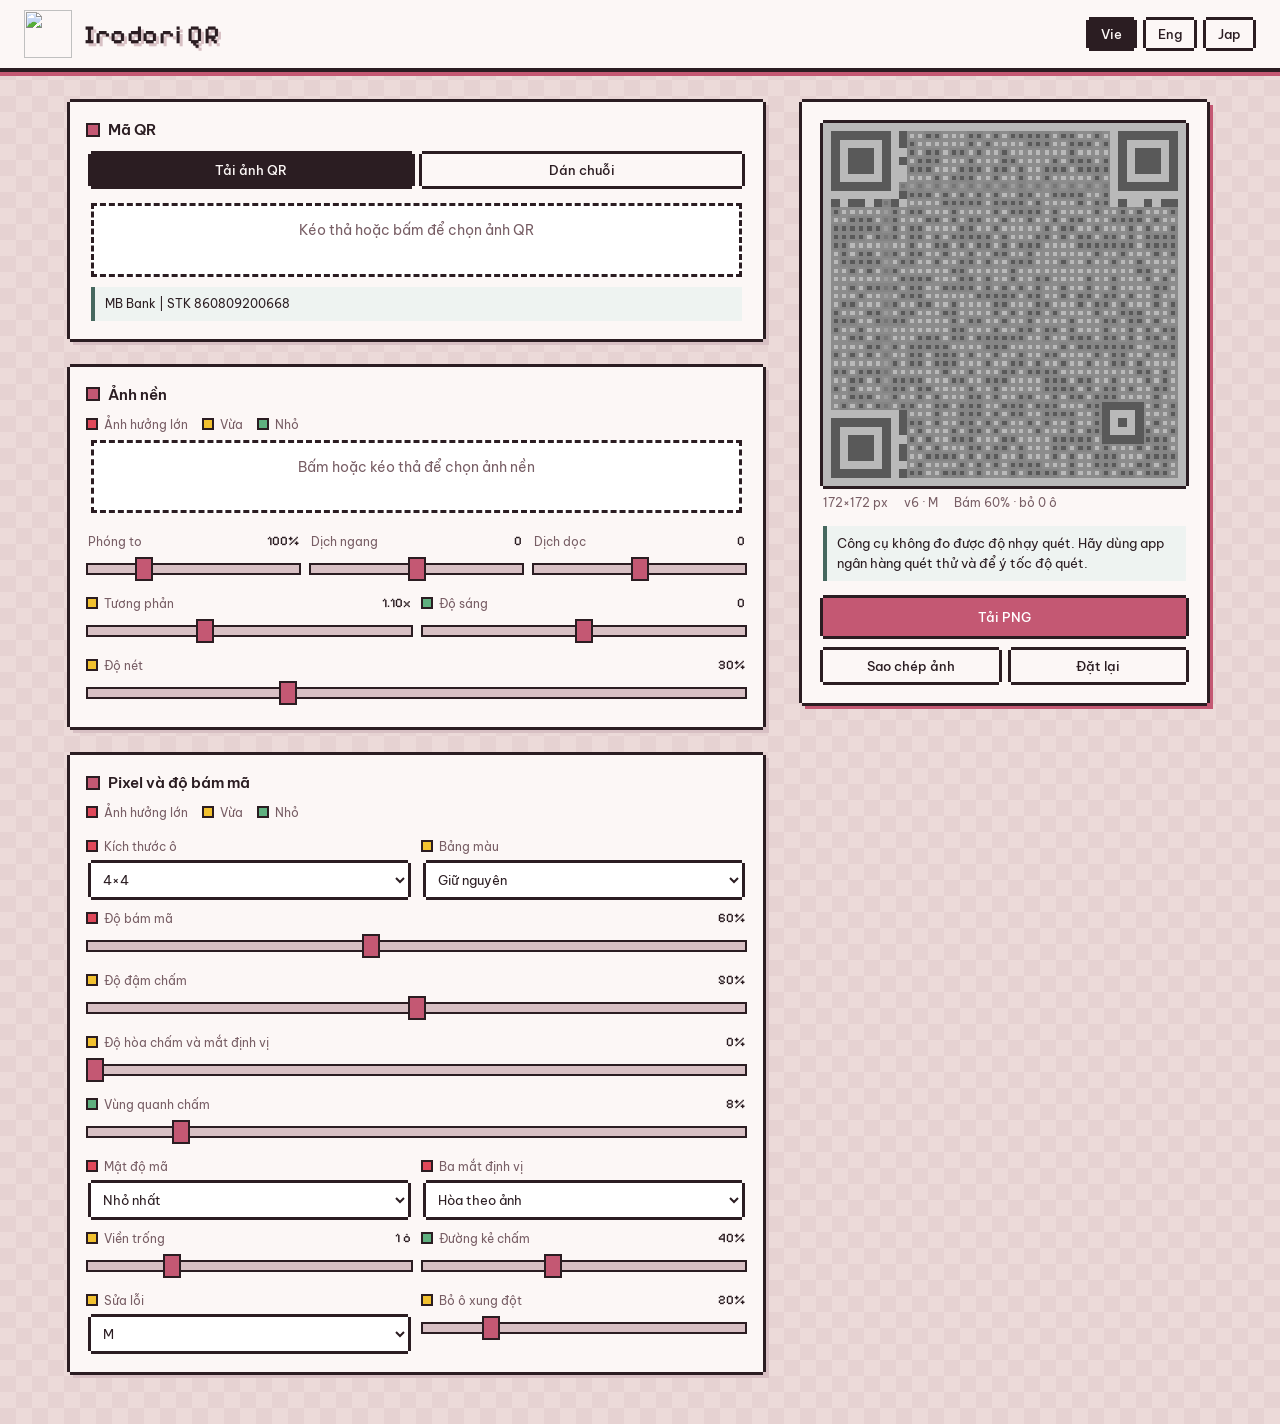
==== irodoriQR/index.html @ 68430f4f "add irodoriQR website , change # hash to /" ====
<!DOCTYPE html>
<html lang="vi">

<head>
    <meta charset="UTF-8">
    <meta name="viewport" content="width=device-width, initial-scale=1">
    <title>Irodori QR </title>
    <link rel="preconnect" href="https://fonts.googleapis.com">
    <link rel="preconnect" href="https://fonts.gstatic.com" crossorigin>
    <link
        href="https://fonts.googleapis.com/css2?family=Be+Vietnam+Pro:wght@400;500;600&family=Pixelify+Sans:wght@500;600&display=swap"
        rel="stylesheet">
    <script src="../jsQR.js"></script><script src="./jsQR.js"></script>
    <script>if (typeof jsQR === 'undefined') document.write('<script src="https://cdn.jsdelivr.net/npm/jsqr@1.4.0/dist/jsQR.js"><\/script>');</script>
    <link rel="stylesheet" href="./style.css">
</head>

<body>
    <div id="petals" aria-hidden="true"></div>
    <header>
        <h1><img class="logo" src="https://raw.githubusercontent.com/kinne-luu/IrodoriQR/refs/heads/main/image/logo.png" alt="">Irodori QR</h1>
        <div class="langs" id="langs"><button data-l="vi">Vie</button><button data-l="en">Eng</button><button data-l="ja">Jap</button></div>
    </header>
    <main>
        <div>
            <section>
                <h2 data-i="hQR">Mã QR</h2>
                <div class="tabs"><button id="t1" class="on" data-i="tabImg">Tải ảnh QR</button><button id="t2" data-i="tabTxt">Dán chuỗi</button></div>
                <div id="p1">
                    <div class="drop" id="drop" data-zone="qr"><span data-i="dropQR">Kéo thả hoặc bấm để chọn ảnh QR</span><small data-i="paste">Ctrl + V để dán ảnh</small><input type="file" id="fQR"
                            accept="image/*" hidden></div>
                </div>
                <div id="p2" class="hide"><textarea id="raw" rows="3"
                        placeholder="Chuỗi Irodori QR hoặc đường link" data-ph="rawPh"></textarea></div>
                <div class="info" id="info"></div>
            </section>

            <section>
                <h2 data-i="hArt">Ảnh nền</h2>
                <div class="legend"><span><i class="d r"></i><span data-i="lgHigh">Ảnh hưởng lớn</span></span><span><i class="d y"></i><span data-i="lgMid">Vừa</span></span><span><i class="d g"></i><span data-i="lgLow">Nhỏ</span></span></div>
                <div class="drop" id="dropArt" data-zone="art"><span data-i="dropArt">Bấm hoặc kéo thả để chọn ảnh nền</span><small data-i="paste">Ctrl + V để dán ảnh</small></div><input type="file" id="fArt" accept="image/*" hidden>
                <div class="row3">
                    <div><label><span data-i="zoom">Phóng to</span> <b id="vZoom"></b></label><input type="range" id="zoom" min="50" max="250"
                            value="100"></div>
                    <div><label><span data-i="px">Dịch ngang</span> <b id="vPx"></b></label><input type="range" id="px" min="-100" max="100"
                            value="0"></div>
                    <div><label><span data-i="py">Dịch dọc</span> <b id="vPy"></b></label><input type="range" id="py" min="-100" max="100"
                            value="0"></div>
                </div>
                <div class="row">
                    <div><label><i class="d y"></i><span data-i="con">Tương phản</span> <b id="vCon"></b></label><input type="range" id="con" min="60" max="200"
                            value="110"></div>
                    <div><label><i class="d g"></i><span data-i="bri">Độ sáng</span> <b id="vBri"></b></label><input type="range" id="bri" min="-40" max="40"
                            value="0"></div>
                </div>
                <label><i class="d y"></i><span data-i="sharp">Độ nét</span> <b id="vSharp"></b></label><input type="range" id="sharp" min="0" max="100" value="30">
                <div class="hint" id="warnSharp" style="color:var(--bad)" data-i="warnSharp">Trên 50% dễ khó quét.</div>
            </section>

            <section>
                <h2 data-i="hPix">Pixel và độ bám mã</h2>
                <div class="legend"><span><i class="d r"></i><span data-i="lgHigh">Ảnh hưởng lớn</span></span><span><i class="d y"></i><span data-i="lgMid">Vừa</span></span><span><i class="d g"></i><span data-i="lgLow">Nhỏ</span></span></div>
                <div class="row">
                    <div><label><i class="d r"></i><span data-i="blk">Kích thước ô</span></label>
                        <select id="blk">
                            <option value="3">3×3</option>
                            <option value="4" selected>4×4</option>
                            <option value="5">5×5</option>
                            <option value="6">6×6</option>
                            <option value="8">8×8</option>
                        </select>
                    </div>
                    <div><label><i class="d y"></i><span data-i="pal">Bảng màu</span></label>
                        <select id="pal">
                            <option value="" data-i="palNone">Giữ nguyên</option>
                            <option value="pico" data-i="palPico">16 màu retro</option>
                            <option value="cyber" data-i="palCyber">Neon tím</option>
                            <option value="gb" data-i="palGb">Game Boy</option>
                        </select>
                    </div>
                </div>
                <label><i class="d r"></i><span data-i="lev">Độ bám mã</span> <b id="vLev"></b></label><input type="range" id="lev" min="30" max="100" value="60">
                <label><i class="d y"></i><span data-i="dep">Độ đậm chấm</span> <b id="vDep"></b></label><input type="range" id="dep" min="0" max="100" value="50">
                <label><i class="d y"></i><span data-i="blend">Độ hòa chấm và mắt định vị</span> <b id="vBlend"></b></label><input type="range" id="blend" min="0"
                    max="100" value="0">
                <label><i class="d g"></i><span data-i="halo">Vùng quanh chấm</span> <b id="vHalo"></b></label><input type="range" id="halo" min="0" max="60"
                    value="8">
                <div class="row">
                    <div><label><i class="d r"></i><span data-i="ver">Mật độ mã</span></label>
                        <select id="ver">
                            <option value="1" selected data-i="verMin">Nhỏ nhất</option>
                            <option value="8" data-i="ver8">Tối thiểu v8</option>
                            <option value="12" data-i="ver12">Tối thiểu v12</option>
                        </select>
                    </div>
                    <div><label><i class="d r"></i><span data-i="fnd">Ba mắt định vị</span></label>
                        <select id="fnd">
                            <option value="blend" selected data-i="fndBlend">Hòa theo ảnh</option>
                            <option value="classic" data-i="fndClassic">Đen trắng</option>
                        </select>
                    </div>
                </div>
                <div class="row">
                    <div><label><i class="d y"></i><span data-i="qz">Viền trống</span> <b id="vQz"></b></label><input type="range" id="qz" min="0" max="4"
                            value="1"></div>
                    <div><label><i class="d g"></i><span data-i="tim">Đường kẻ chấm</span> <b id="vTim"></b></label><input type="range" id="tim" min="0" max="100"
                            value="40"></div>
                </div>
                <div class="row">
                    <div><label><i class="d y"></i><span data-i="ecl">Sửa lỗi</span></label><select id="ecl">
                            <option value="1" selected>M</option>
                            <option value="2">Q</option>
                            <option value="3">H</option>
                        </select></div>
                    <div><label><i class="d y"></i><span data-i="skip">Bỏ ô xung đột</span> <b id="vSkip"></b></label><input type="range" id="skip" min="0" max="100"
                            value="20"></div>
                </div>
            </section>
        </div>

        <div>
            <div class="prev">
                <div class="cv"><canvas id="cv" width="10" height="10"></canvas></div>
                <div class="stats"><span id="sSize"></span><span id="sVer"></span><span id="sLev"></span></div>
                <div class="status" id="st"></div>
                <button class="main" id="bDl" data-i="dl">Tải PNG</button>
                <div class="btns"><button id="bCp" data-i="cp">Sao chép ảnh</button><button id="bRs" data-i="rs">Đặt lại</button></div>
            </div>
        </div>
    </main>

    <script src="./qr-engine.js"></script>
    <script src="./qr-art.js"></script>
    <script src="./app.js"></script>
</body>

</html>
---- irodoriQR/style.css ----
:root {
            --bg: #ebd9d8;
            --paper: #fcf7f6;
            --ink: #2b1d22;
            --mut: #785e65;
            --line: #d8c0c4;
            --acc: #c45873;
            --teal: #46685f;
            --ok: #46685f;
            --bad: #b23b49;
            --px: 3px;
            --sh: var(--line);
            --frame: 0 calc(var(--px) * -1) 0 0 var(--ink), 0 var(--px) 0 0 var(--ink), calc(var(--px) * -1) 0 0 0 var(--ink), var(--px) 0 0 0 var(--ink);
            --cur: url("https://raw.githubusercontent.com/kinne-luu/IrodoriQR/refs/heads/main/image/cursor-default.png") 16 16, auto;
            --cur2: url("https://raw.githubusercontent.com/kinne-luu/IrodoriQR/refs/heads/main/image/cursor-pointer.png") 16 16, pointer
        }

        * {
            box-sizing: border-box;
            border-radius: 0 !important;
            cursor: var(--cur)
        }

        button,
        .btn,
        select,
        label,
        input[type=range],
        input[type=file],
        .drop {
            cursor: var(--cur2)
        }

        textarea {
            cursor: text
        }

        html {
            -webkit-font-smoothing: none
        }

        body {
            margin: 0;
            min-height: 100vh;
            color: var(--ink);
            font: 14px/1.5 'Be Vietnam Pro', system-ui, 'Hiragino Sans', 'Yu Gothic', 'Meiryo', sans-serif;
            background: repeating-conic-gradient(#ecdad9 0 25%, #e6d2d2 0 50%) 0 0 / 32px 32px, var(--bg)
        }

        ::-webkit-scrollbar {
            width: 14px;
            height: 14px
        }

        ::-webkit-scrollbar-track {
            background: var(--bg)
        }

        ::-webkit-scrollbar-thumb {
            background: var(--acc);
            box-shadow: inset 0 0 0 3px var(--ink)
        }

        #petals {
            position: fixed;
            inset: 0;
            overflow: hidden;
            pointer-events: none;
            z-index: 0
        }

        .petal {
            position: absolute;
            top: -30px;
            background: url("https://raw.githubusercontent.com/kinne-luu/IrodoriQR/refs/heads/main/image/heart.png") center / 100% 100% no-repeat;
            image-rendering: pixelated;
            animation: fall 20s steps(12) infinite
        }

        @keyframes fall {
            0% {
                transform: translate(0, -30px)
            }

            25% {
                transform: translate(21px, 25vh)
            }

            50% {
                transform: translate(-15px, 50vh)
            }

            75% {
                transform: translate(18px, 75vh)
            }

            100% {
                transform: translate(-6px, 112vh)
            }
        }

        header,
        main {
            position: relative;
            z-index: 1
        }

        header {
            border-bottom: 4px solid var(--ink);
            box-shadow: 0 4px 0 var(--acc);
            background: var(--paper);
            padding: 10px 24px;
            display: flex;
            justify-content: space-between;
            align-items: center;
            gap: 12px
        }

        h1 {
            display: flex;
            align-items: center;
            gap: 12px;
            font: 600 26px 'Pixelify Sans', 'Be Vietnam Pro', monospace;
            letter-spacing: .5px;
            margin: 0;
            text-shadow: 3px 3px 0 var(--line)
        }

        .logo {
            width: 48px;
            height: 48px;
            image-rendering: pixelated
        }

        h2 {
            display: flex;
            align-items: center;
            font: 600 15px 'Be Vietnam Pro', system-ui, sans-serif;
            margin: 0 0 12px
        }

        h2::before {
            content: '';
            width: 10px;
            height: 10px;
            margin-right: 10px;
            background: var(--acc);
            box-shadow: 0 0 0 2px var(--ink)
        }

        main {
            max-width: 1200px;
            margin: 0 auto;
            padding: 24px;
            display: grid;
            grid-template-columns: 1fr 420px;
            gap: 24px
        }

        @media(max-width:900px) {
            main {
                grid-template-columns: 1fr
            }
        }

        section,
        .prev {
            background: var(--paper);
            padding: 18px;
            margin: 6px 9px 28px 6px;
            box-shadow: var(--frame), calc(var(--px) * 2) calc(var(--px) * 2) 0 0 var(--sh), var(--px) calc(var(--px) * 2) 0 0 var(--sh), calc(var(--px) * 2) var(--px) 0 0 var(--sh)
        }

        .prev {
            --sh: var(--acc);
            position: sticky;
            top: 16px
        }

        label {
            display: block;
            font-size: 12px;
            color: var(--mut);
            margin: 10px 0 4px
        }

        label b {
            float: right;
            color: var(--ink);
            font: 500 13px 'Pixelify Sans', 'Be Vietnam Pro', monospace
        }

        .d {
            display: inline-block;
            width: 8px;
            height: 8px;
            margin-right: 8px;
            position: relative;
            top: -1px;
            box-shadow: 0 0 0 2px var(--ink)
        }

        .d.r {
            background: #e0485a
        }

        .d.y {
            background: #f2c230
        }

        .d.g {
            background: #5fb07f
        }

        .legend {
            display: flex;
            gap: 16px;
            font-size: 12px;
            color: var(--mut);
            margin: 0 0 6px
        }

        input[type=range] {
            -webkit-appearance: none;
            appearance: none;
            width: 100%;
            height: 20px;
            margin: 4px 0;
            background: transparent
        }

        input[type=range]::-webkit-slider-runnable-track {
            height: 8px;
            background: var(--line);
            box-shadow: 0 0 0 2px var(--ink)
        }

        input[type=range]::-webkit-slider-thumb {
            -webkit-appearance: none;
            width: 14px;
            height: 20px;
            margin-top: -6px;
            background: var(--acc);
            box-shadow: 0 0 0 2px var(--ink)
        }

        input[type=range]::-moz-range-track {
            height: 8px;
            background: var(--line);
            outline: 2px solid var(--ink)
        }

        input[type=range]::-moz-range-thumb {
            width: 14px;
            height: 20px;
            border: 0;
            background: var(--acc);
            outline: 2px solid var(--ink)
        }

        select,
        textarea {
            width: calc(100% - 6px);
            margin: 3px;
            font: inherit;
            font-size: 13px;
            padding: 8px;
            border: 0;
            box-shadow: var(--frame);
            background: #fff;
            color: var(--ink)
        }

        textarea {
            font-family: ui-monospace, Menlo, monospace;
            font-size: 12px;
            resize: vertical
        }

        button,
        .btn {
            font: 500 13px 'Be Vietnam Pro', system-ui, sans-serif;
            margin: 3px;
            padding: 8px 14px;
            border: 0;
            box-shadow: var(--frame);
            background: var(--paper);
            color: var(--ink)
        }

        button:hover {
            background: var(--ink);
            color: var(--paper)
        }

        button:active {
            transform: translate(2px, 2px)
        }

        button.main {
            background: var(--acc);
            color: #fff;
            width: calc(100% - 6px);
            padding: 11px
        }

        button.main:hover {
            background: var(--ink)
        }

        .row {
            display: grid;
            grid-template-columns: 1fr 1fr;
            gap: 12px
        }

        .row3 {
            display: grid;
            grid-template-columns: repeat(3, 1fr);
            gap: 12px
        }

        .drop {
            margin: 3px 3px 10px;
            border: 3px dashed var(--ink);
            padding: 14px 16px;
            text-align: center;
            background: #fff;
            color: var(--mut);
            transition: background .15s
        }

        .drop small {
            display: block;
            margin-top: 2px;
            font-size: 11px;
            color: var(--acc);
            opacity: 0
        }

        .drop:hover {
            background: #fff4f7;
            animation: nudge .7s steps(2, end) infinite alternate
        }

        .drop:hover small {
            opacity: 1
        }

        .drop.over {
            background: #f7e0e5
        }

        .drop.pop {
            animation: pop .45s steps(4)
        }

        @keyframes nudge {
            from {
                transform: scale(1.03)
            }

            to {
                transform: scale(1.07)
            }
        }

        @keyframes pop {
            0% {
                transform: scale(1)
            }

            50% {
                transform: scale(1.14)
            }

            100% {
                transform: scale(1.05)
            }
        }

        @media (prefers-reduced-motion: reduce) {
            #petals {
                display: none
            }

            .drop:hover,
            .drop.pop {
                animation: none;
                transform: scale(1.05)
            }
        }

        .info {
            font-size: 12px;
            margin: 10px 3px 0;
            padding: 8px 10px;
            box-shadow: inset 4px 0 0 var(--teal);
            padding-left: 14px;
            background: #eef3f1;
            word-break: break-all
        }

        .cv {
            margin: 3px;
            box-shadow: var(--frame);
            background: #fff;
            line-height: 0
        }

        canvas {
            width: 100%;
            height: auto;
            aspect-ratio: 1;
            image-rendering: pixelated
        }

        .status {
            margin: 14px 3px;
            padding: 8px 10px 8px 14px;
            box-shadow: inset 4px 0 0 var(--ok);
            background: #eef3f1;
            font-size: 13px
        }

        .status.bad {
            box-shadow: inset 4px 0 0 var(--bad);
            background: #fae9ec
        }

        .stats {
            display: flex;
            gap: 16px;
            font-size: 12px;
            color: var(--mut);
            margin: 8px 3px 0;
            flex-wrap: wrap
        }

        .tabs {
            display: flex;
            gap: 10px;
            margin: 0 3px 14px
        }

        .tabs button {
            flex: 1;
            margin: 3px 0
        }

        .tabs .on {
            background: var(--ink);
            color: var(--paper)
        }

        .hide {
            display: none
        }

        .btns {
            display: grid;
            grid-template-columns: 1fr 1fr;
            gap: 6px;
            margin-top: 8px
        }

        .hint {
            font-size: 12px;
            color: var(--mut);
            margin: 4px 0 0;
            line-height: 1.45
        }

        .langs {
            display: flex;
            gap: 6px
        }

        .langs button {
            padding: 6px 12px
        }

        .langs .on {
            background: var(--ink);
            color: var(--paper)
        }
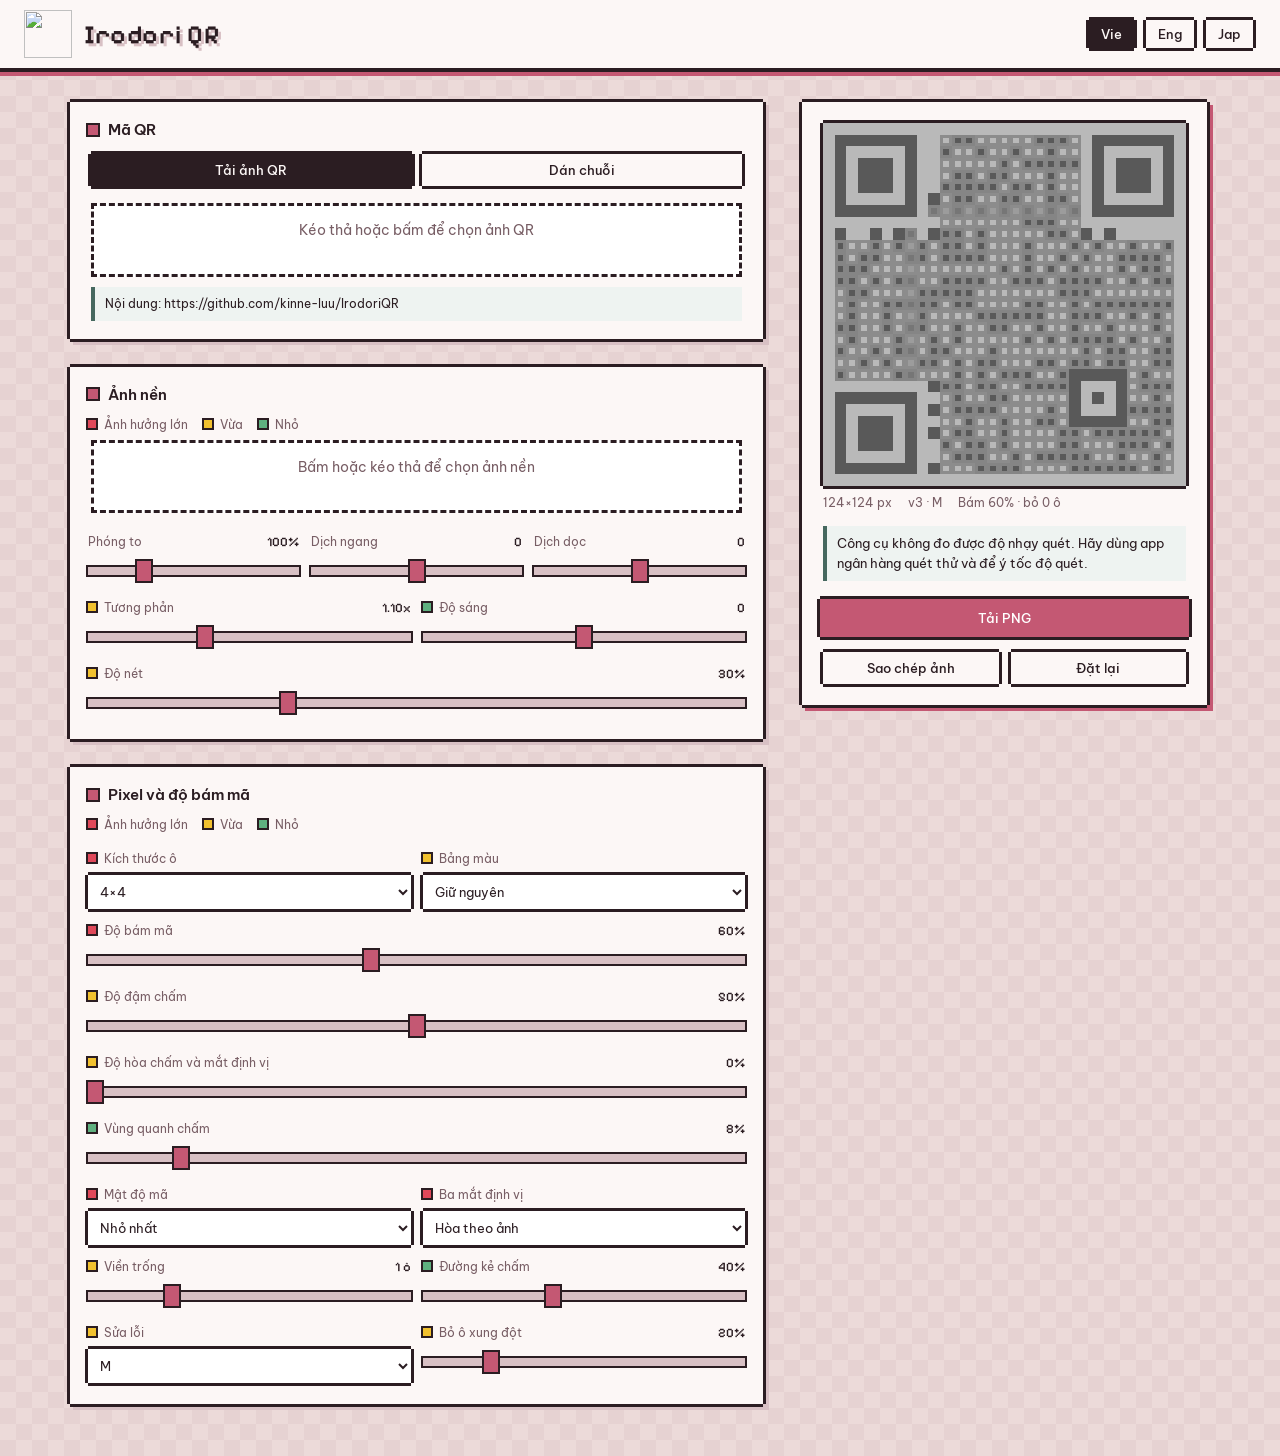
==== commit c053a8c9: "Update index.html" ====
--- a/irodoriQR/index.html
+++ b/irodoriQR/index.html
@@ -5,13 +5,12 @@
     <meta charset="UTF-8">
     <meta name="viewport" content="width=device-width, initial-scale=1">
     <title>Irodori QR </title>
+    <link rel="icon" type="image/png" href="https://raw.githubusercontent.com/kinne-luu/IrodoriQR/refs/heads/main/image/logo.png">
     <link rel="preconnect" href="https://fonts.googleapis.com">
     <link rel="preconnect" href="https://fonts.gstatic.com" crossorigin>
     <link
         href="https://fonts.googleapis.com/css2?family=Be+Vietnam+Pro:wght@400;500;600&family=Pixelify+Sans:wght@500;600&display=swap"
         rel="stylesheet">
-    <script src="../jsQR.js"></script><script src="./jsQR.js"></script>
-    <script>if (typeof jsQR === 'undefined') document.write('<script src="https://cdn.jsdelivr.net/npm/jsqr@1.4.0/dist/jsQR.js"><\/script>');</script>
     <link rel="stylesheet" href="./style.css">
 </head>
 
@@ -25,7 +24,7 @@
         <div>
             <section>
                 <h2 data-i="hQR">Mã QR</h2>
-                <div class="tabs"><button id="t1" class="on" data-i="tabImg">Tải ảnh QR</button><button id="t2" data-i="tabTxt">Dán chuỗi</button></div>
+                <div class="tabs"><button id="t1" class="on" data-i="tabImg">Tải ảnh QR</button><button id="t2" data-i="tabTxt">Dán link / mã</button></div>
                 <div id="p1">
                     <div class="drop" id="drop" data-zone="qr"><span data-i="dropQR">Kéo thả hoặc bấm để chọn ảnh QR</span><small data-i="paste">Ctrl + V để dán ảnh</small><input type="file" id="fQR"
                             accept="image/*" hidden></div>
@@ -131,6 +130,7 @@
 
     <script src="./qr-engine.js"></script>
     <script src="./qr-art.js"></script>
+    <script src="./qr-scanner.js"></script>
     <script src="./app.js"></script>
 </body>
 
--- a/irodoriQR/style.css
+++ b/irodoriQR/style.css
@@ -44,7 +44,18 @@
             min-height: 100vh;
             color: var(--ink);
             font: 14px/1.5 'Be Vietnam Pro', system-ui, 'Hiragino Sans', 'Yu Gothic', 'Meiryo', sans-serif;
-            background: repeating-conic-gradient(#ecdad9 0 25%, #e6d2d2 0 50%) 0 0 / 32px 32px, var(--bg)
+            background: repeating-conic-gradient(#ecdad9 0 25%, #e6d2d2 0 50%) 0 0 / 32px 32px, var(--bg);
+            -webkit-user-select: none;
+            user-select: none;
+            -webkit-touch-callout: none
+        }
+
+        textarea,
+        input[type=text],
+        .info {
+            -webkit-user-select: text;
+            user-select: text;
+            -webkit-touch-callout: default
         }
 
         ::-webkit-scrollbar {
@@ -157,11 +168,6 @@
             gap: 24px
         }
 
-        @media(max-width:900px) {
-            main {
-                grid-template-columns: 1fr
-            }
-        }
 
         section,
         .prev {
@@ -178,16 +184,19 @@
         }
 
         label {
-            display: block;
+            display: flex;
+            align-items: center;
             font-size: 12px;
             color: var(--mut);
             margin: 10px 0 4px
         }
 
         label b {
-            float: right;
+            margin-left: auto;
             color: var(--ink);
-            font: 500 13px 'Pixelify Sans', 'Be Vietnam Pro', monospace
+            font: 500 13px 'Pixelify Sans', 'Be Vietnam Pro', monospace;
+            white-space: nowrap;
+            padding-left: 8px
         }
 
         .d {
@@ -224,9 +233,10 @@
             -webkit-appearance: none;
             appearance: none;
             width: 100%;
-            height: 20px;
+            height: 24px;
             margin: 4px 0;
-            background: transparent
+            background: transparent;
+            touch-action: pan-x
         }
 
         input[type=range]::-webkit-slider-runnable-track {
@@ -260,8 +270,8 @@
 
         select,
         textarea {
-            width: calc(100% - 6px);
-            margin: 3px;
+            width: 100%;
+            margin: 3px 0;
             font: inherit;
             font-size: 13px;
             padding: 8px;
@@ -300,7 +310,8 @@
         button.main {
             background: var(--acc);
             color: #fff;
-            width: calc(100% - 6px);
+            width: 100%;
+            margin: 4px 0;
             padding: 11px
         }
 
@@ -484,3 +495,75 @@
             background: var(--ink);
             color: var(--paper)
         }
+
+        @media (max-width: 900px) {
+            header {
+                padding: 8px 14px;
+                gap: 8px
+            }
+
+            h1 {
+                font-size: 19px;
+                gap: 8px
+            }
+
+            .logo {
+                width: 32px;
+                height: 32px
+            }
+
+            .langs button {
+                padding: 4px 8px;
+                font-size: 12px
+            }
+
+            main {
+                grid-template-columns: 1fr;
+                padding: 12px 8px;
+                gap: 16px
+            }
+
+            section,
+            .prev {
+                padding: 14px 12px;
+                margin: 0 0 16px 0
+            }
+
+            .prev {
+                position: static;
+                top: auto
+            }
+
+            .row,
+            .row3 {
+                grid-template-columns: 1fr;
+                gap: 10px
+            }
+
+            .legend {
+                flex-wrap: wrap;
+                gap: 6px 14px
+            }
+
+            .drop {
+                padding: 16px 10px
+            }
+
+            .drop small {
+                opacity: .85
+            }
+
+            .cv {
+                max-width: 300px;
+                margin: 0 auto
+            }
+
+            .btns {
+                gap: 8px
+            }
+
+            .btns button {
+                margin: 0;
+                width: 100%
+            }
+        }
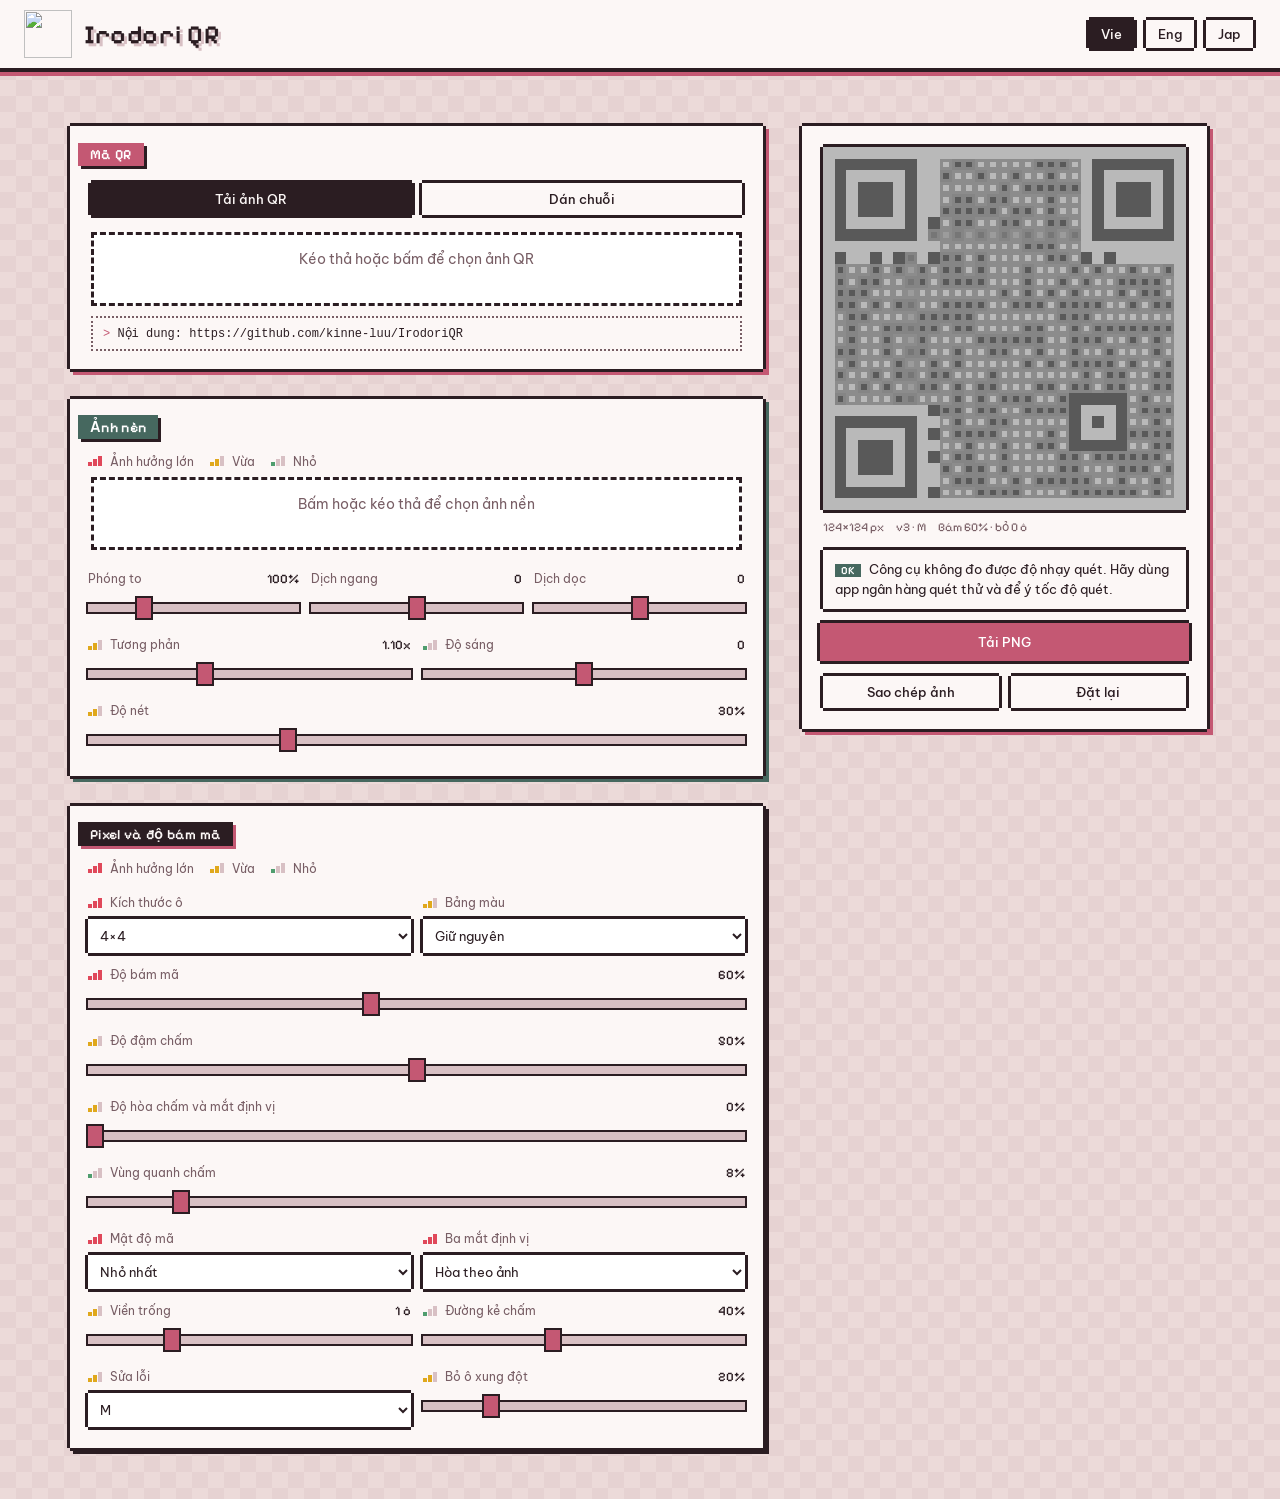
==== commit 049192aa: "update UI for mobile" ====
--- a/irodoriQR/index.html
+++ b/irodoriQR/index.html
@@ -118,7 +118,7 @@
         </div>
 
         <div>
-            <div class="prev">
+            <div class="prev" id="prev">
                 <div class="cv"><canvas id="cv" width="10" height="10"></canvas></div>
                 <div class="stats"><span id="sSize"></span><span id="sVer"></span><span id="sLev"></span></div>
                 <div class="status" id="st"></div>
@@ -132,6 +132,62 @@
     <script src="./qr-art.js"></script>
     <script src="./qr-scanner.js"></script>
     <script src="./app.js"></script>
+    <div class="mini" id="mini">
+        <button class="grab" id="grab" type="button" aria-expanded="false" aria-label="Xem nhanh mã QR"></button>
+        <div class="cv"><canvas id="cv2" width="10" height="10"></canvas></div>
+    </div>
+
+    <script>
+        (function () {
+            var m = document.getElementById('mini'), g = document.getElementById('grab'),
+                src = document.getElementById('cv'), dst = document.getElementById('cv2'),
+                prev = document.getElementById('prev'), ctx = dst.getContext('2d');
+            var y0 = null, base = 0, closed = 0, dy = 0, moved = false, gone = false, raf = 0;
+            function isOpen() { return m.classList.contains('open') }
+            function paint() {
+                if (src.width !== dst.width || src.height !== dst.height) { dst.width = src.width; dst.height = src.height }
+                ctx.imageSmoothingEnabled = false;
+                ctx.clearRect(0, 0, dst.width, dst.height);
+                ctx.drawImage(src, 0, 0);
+            }
+            function loop() { raf = 0; if (isOpen() && !gone) { paint(); raf = requestAnimationFrame(loop) } }
+            function kick() { if (!raf) raf = requestAnimationFrame(loop) }
+            function set(o) { m.classList.toggle('open', o); g.setAttribute('aria-expanded', o); if (o) kick() }
+            g.addEventListener('click', function () { if (!moved) set(!isOpen()) });
+            g.addEventListener('touchstart', function (e) {
+                y0 = e.touches[0].clientY; dy = 0; moved = false;
+                closed = m.offsetHeight - g.offsetHeight;
+                base = isOpen() ? 0 : closed;
+                paint();
+            }, { passive: true });
+            g.addEventListener('touchmove', function (e) {
+                if (y0 === null) return;
+                dy = e.touches[0].clientY - y0;
+                if (Math.abs(dy) > 6) moved = true;
+                if (!moved) return;
+                m.style.transition = 'none';
+                m.style.transform = 'translateY(' + Math.min(closed, Math.max(0, base + dy)) + 'px)';
+                e.preventDefault();
+            }, { passive: false });
+            g.addEventListener('touchend', function () {
+                if (y0 === null) return;
+                y0 = null;
+                m.style.transition = '';
+                m.style.transform = '';
+                if (moved) {
+                    if (Math.abs(dy) > 40) set(dy < 0);
+                    setTimeout(function () { moved = false }, 0);
+                }
+            });
+            if ('IntersectionObserver' in window) {
+                new IntersectionObserver(function (en) {
+                    gone = en[0].isIntersecting;
+                    m.classList.toggle('gone', gone);
+                    if (!gone) kick();
+                }, { rootMargin: '0px 0px -50px 0px' }).observe(prev);
+            }
+        })();
+    </script>
 </body>
 
 </html>
--- a/irodoriQR/style.css
+++ b/irodoriQR/style.css
@@ -168,7 +168,6 @@
             gap: 24px
         }
 
-
         section,
         .prev {
             background: var(--paper);
@@ -567,3 +566,260 @@
                 width: 100%
             }
         }
+
+section {
+    position: relative;
+    margin-top: 30px
+}
+
+h2 {
+    display: inline-flex;
+    position: relative;
+    margin: -36px 0 14px -10px;
+    padding: 3px 12px;
+    font: 600 14px 'Pixelify Sans', 'Be Vietnam Pro', monospace;
+    letter-spacing: .3px;
+    background: var(--ink);
+    color: var(--paper);
+    box-shadow: 3px 3px 0 var(--acc)
+}
+
+h2::before {
+    content: none
+}
+
+section:nth-of-type(1) h2 {
+    background: var(--acc);
+    color: #fff;
+    box-shadow: 3px 3px 0 var(--ink)
+}
+
+section:nth-of-type(2) h2 {
+    background: var(--teal);
+    color: #fff;
+    box-shadow: 3px 3px 0 var(--ink)
+}
+
+section:nth-of-type(3) h2 {
+    background: var(--ink);
+    color: var(--paper);
+    box-shadow: 3px 3px 0 var(--acc)
+}
+
+section:nth-of-type(1) {
+    --sh: var(--acc)
+}
+
+section:nth-of-type(2) {
+    --sh: var(--teal)
+}
+
+section:nth-of-type(3) {
+    --sh: var(--ink)
+}
+
+main {
+    grid-template-columns: 1fr 420px;
+    gap: 24px
+}
+
+.prev {
+    margin-top: 30px
+}
+
+.d {
+    width: 14px;
+    height: 10px;
+    margin-right: 8px;
+    top: 0;
+    box-shadow: none;
+    background: none
+}
+
+.d.r,
+.d.y,
+.d.g {
+    background:
+        linear-gradient(var(--c1), var(--c1)) 0 100% / 4px 4px no-repeat,
+        linear-gradient(var(--c2), var(--c2)) 5px 100% / 4px 7px no-repeat,
+        linear-gradient(var(--c3), var(--c3)) 10px 100% / 4px 10px no-repeat
+}
+
+.d.r {
+    --c1: #e0485a;
+    --c2: #e0485a;
+    --c3: #e0485a
+}
+
+.d.y {
+    --c1: #e0a81c;
+    --c2: #e0a81c;
+    --c3: var(--line)
+}
+
+.d.g {
+    --c1: #4f9d6e;
+    --c2: var(--line);
+    --c3: var(--line)
+}
+
+.info {
+    font: 12px ui-monospace, Menlo, monospace;
+    background: transparent;
+    box-shadow: none;
+    border: 2px dotted var(--mut);
+    padding: 8px 10px
+}
+
+.info::before {
+    content: '> ';
+    color: var(--acc)
+}
+
+.status {
+    background: var(--paper);
+    box-shadow: var(--frame);
+    padding: 10px 12px;
+    margin: 14px 3px 10px
+}
+
+.status::before {
+    content: 'OK';
+    display: inline-block;
+    margin-right: 8px;
+    padding: 0 6px;
+    font: 600 11px 'Pixelify Sans', monospace;
+    background: var(--ok);
+    color: #fff
+}
+
+.status.bad {
+    background: #fae9ec;
+    box-shadow: var(--frame)
+}
+
+.status.bad::before {
+    content: 'LỖI';
+    background: var(--bad)
+}
+
+.stats {
+    font-family: 'Pixelify Sans', monospace;
+    font-size: 12px;
+    gap: 12px
+}
+
+@media (max-width: 900px) {
+    main {
+        grid-template-columns: 1fr;
+        gap: 10px
+    }
+
+    section,
+    section:nth-of-type(n),
+    .prev {
+        margin: 30px 0 16px 0
+    }
+}
+
+.grab,
+.mini {
+    display: none
+}
+
+@media (max-width: 900px) {
+    .mini {
+        display: block;
+        position: fixed;
+        left: 0;
+        right: 0;
+        bottom: 0;
+        z-index: 20;
+        width: min(220px, 72vw);
+        margin: 0 auto;
+        padding: 0 14px calc(12px + env(safe-area-inset-bottom, 0px));
+        background: var(--paper);
+        box-shadow: var(--frame), 0 -4px 0 0 var(--acc);
+        transform: translateY(calc(100% - 38px - env(safe-area-inset-bottom, 0px)));
+        transition: transform .38s cubic-bezier(.32, .72, 0, 1);
+        will-change: transform
+    }
+
+    .mini.open {
+        transform: translateY(0)
+    }
+
+    .mini.gone {
+        transform: translateY(calc(100% + 16px));
+        pointer-events: none
+    }
+
+    .grab {
+        display: block;
+        width: calc(100% + 28px);
+        height: 38px;
+        margin: 0 -14px 2px;
+        padding: 0;
+        border: 0;
+        background: var(--paper);
+        box-shadow: none;
+        touch-action: none
+    }
+
+    .grab:hover,
+    .grab:active {
+        background: var(--paper);
+        transform: none
+    }
+
+    .grab::before {
+        content: '';
+        display: block;
+        width: 18px;
+        height: 9px;
+        margin: 0 auto;
+        background: var(--ink);
+        clip-path: polygon(50% 0, 100% 100%, 0 100%);
+        transition: transform .38s cubic-bezier(.32, .72, 0, 1)
+    }
+
+    .mini.open .grab::before {
+        transform: rotate(180deg)
+    }
+
+    .mini .cv {
+        width: 100%;
+        max-width: none;
+        margin: 0
+    }
+
+    @media (prefers-reduced-motion: reduce) {
+        .mini,
+        .grab::before {
+            transition: none
+        }
+    }
+}
+
+@media (pointer: coarse) {
+    input[type=range] {
+        height: 36px;
+        touch-action: pan-y;
+        pointer-events: none
+    }
+
+    input[type=range]::-webkit-slider-thumb {
+        width: 22px;
+        height: 22px;
+        margin-top: -7px;
+        pointer-events: auto;
+        touch-action: pan-y
+    }
+
+    input[type=range]::-moz-range-thumb {
+        width: 22px;
+        height: 22px;
+        pointer-events: auto;
+        touch-action: pan-y
+    }
+}
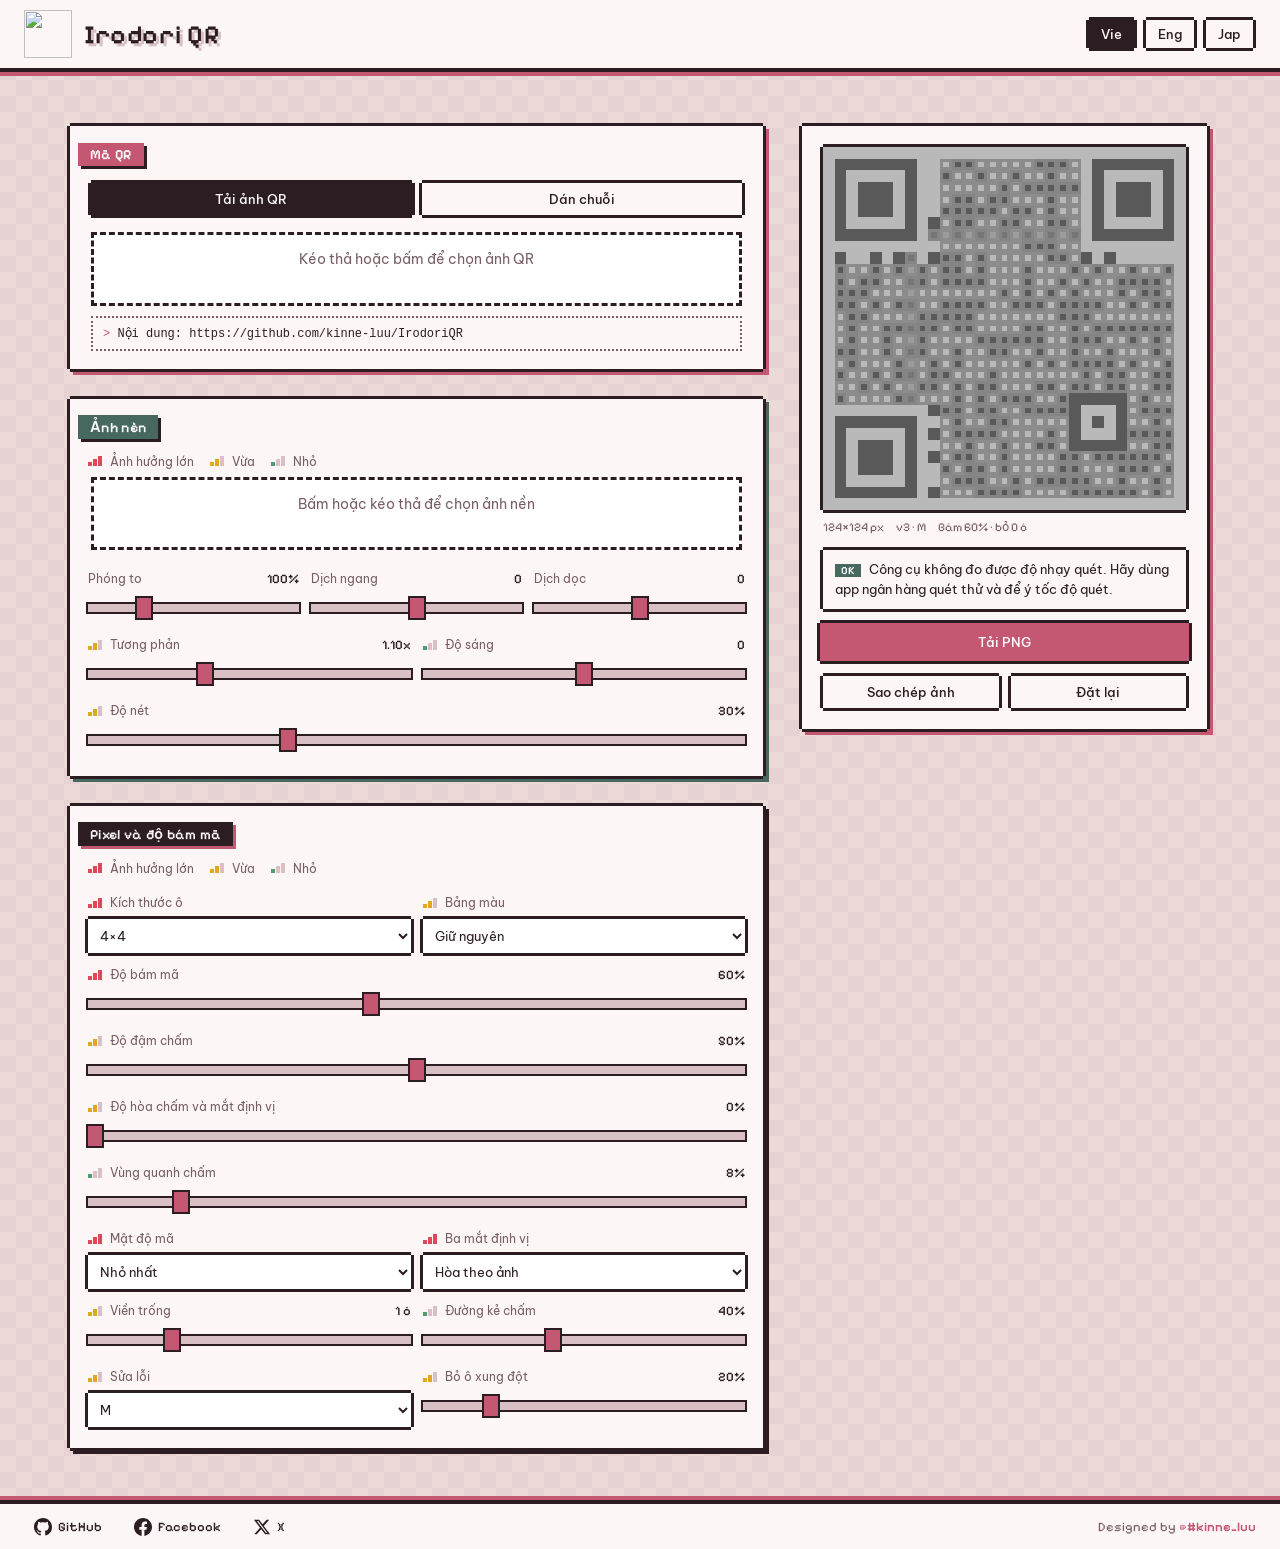
==== commit e6393b26: "add social media link" ====
--- a/irodoriQR/index.html
+++ b/irodoriQR/index.html
@@ -127,6 +127,24 @@
             </div>
         </div>
     </main>
+
+    <footer>
+        <div class="foot-links">
+            <a href="https://github.com/kinne-luu" target="_blank" rel="noopener noreferrer" aria-label="GitHub">
+                <svg width="18" height="18" viewBox="0 0 24 24" fill="currentColor"><path d="M12 0C5.37 0 0 5.37 0 12c0 5.31 3.435 9.795 8.205 11.385.6.105.825-.255.825-.57 0-.285-.015-1.23-.015-2.235-3.015.555-3.795-.735-4.035-1.41-.135-.345-.72-1.41-1.23-1.695-.42-.225-1.02-.78-.015-.795.945-.015 1.62.87 1.845 1.23 1.08 1.815 2.805 1.305 3.495.99.105-.78.42-1.305.765-1.605-2.67-.3-5.46-1.335-5.46-5.925 0-1.305.465-2.385 1.23-3.225-.12-.3-.54-1.53.12-3.18 0 0 1.005-.315 3.3 1.23.96-.27 1.98-.405 3-.405s2.04.135 3 .405c2.295-1.56 3.3-1.23 3.3-1.23.66 1.65.24 2.88.12 3.18.765.84 1.23 1.905 1.23 3.225 0 4.605-2.805 5.625-5.475 5.925.435.375.81 1.095.81 2.22 0 1.605-.015 2.895-.015 3.3 0 .315.225.69.825.57A12.02 12.02 0 0024 12c0-6.63-5.37-12-12-12z"/></svg>
+                <span>GitHub</span>
+            </a>
+            <a href="https://www.facebook.com/kienmanhluu" target="_blank" rel="noopener noreferrer" aria-label="Facebook">
+                <svg width="18" height="18" viewBox="0 0 24 24" fill="currentColor"><path d="M24 12.073c0-6.627-5.373-12-12-12s-12 5.373-12 12c0 5.99 4.388 10.954 10.125 11.854v-8.385H7.078v-3.47h3.047V9.43c0-3.007 1.792-4.669 4.533-4.669 1.312 0 2.686.235 2.686.235v2.953H15.83c-1.491 0-1.956.925-1.956 1.874v2.25h3.328l-.532 3.47h-2.796v8.385C19.612 23.027 24 18.062 24 12.073z"/></svg>
+                <span>Facebook</span>
+            </a>
+            <a href="https://x.com/kienmanhluu" target="_blank" rel="noopener noreferrer" aria-label="X">
+                <svg width="18" height="18" viewBox="0 0 24 24" fill="currentColor"><path d="M18.244 2.25h3.308l-7.227 8.26 8.502 11.24H16.17l-5.214-6.817L4.99 21.75H1.68l7.73-8.835L1.254 2.25H8.08l4.713 6.231zm-1.161 17.52h1.833L7.084 4.126H5.117z"/></svg>
+                <span>X</span>
+            </a>
+        </div>
+        <div class="foot-by">Designed by <b>@#kinne_luu</b></div>
+    </footer>
 
     <script src="./qr-engine.js"></script>
     <script src="./qr-art.js"></script>
--- a/irodoriQR/style.css
+++ b/irodoriQR/style.css
@@ -111,7 +111,8 @@
         }
 
         header,
-        main {
+        main,
+        footer {
             position: relative;
             z-index: 1
         }
@@ -125,6 +126,59 @@
             justify-content: space-between;
             align-items: center;
             gap: 12px
+        }
+
+        footer {
+            border-top: 4px solid var(--ink);
+            box-shadow: 0 -4px 0 var(--acc);
+            background: var(--paper);
+            padding: 8px 24px;
+            display: flex;
+            justify-content: space-between;
+            align-items: center;
+            gap: 16px;
+            flex-wrap: wrap
+        }
+
+        .foot-links {
+            display: flex;
+            align-items: center;
+            gap: 12px;
+            flex-wrap: wrap
+        }
+
+        .foot-links a {
+            display: inline-flex;
+            align-items: center;
+            gap: 6px;
+            color: var(--ink);
+            text-decoration: none;
+            font: 500 13px 'Pixelify Sans', 'Be Vietnam Pro', monospace;
+            padding: 4px 8px;
+            border: 2px solid transparent;
+            transition: all .15s
+        }
+
+        .foot-links a:hover {
+            color: var(--paper);
+            background: var(--ink);
+            border-color: var(--ink)
+        }
+
+        .foot-links svg {
+            display: block;
+            flex-shrink: 0
+        }
+
+        .foot-by {
+            font: 13px 'Pixelify Sans', 'Be Vietnam Pro', monospace;
+            color: var(--mut);
+            margin-left: auto
+        }
+
+        .foot-by b {
+            color: var(--acc);
+            font-weight: 600
         }
 
         h1 {
@@ -564,6 +618,29 @@
             .btns button {
                 margin: 0;
                 width: 100%
+            }
+
+            footer {
+                padding: 10px 14px 44px;
+                gap: 10px;
+                justify-content: center;
+                text-align: center
+            }
+
+            .foot-links {
+                justify-content: center;
+                gap: 8px
+            }
+
+            .foot-links a {
+                padding: 4px 6px;
+                font-size: 12px
+            }
+
+            .foot-by {
+                margin-left: 0;
+                width: 100%;
+                font-size: 12px
             }
         }
 
